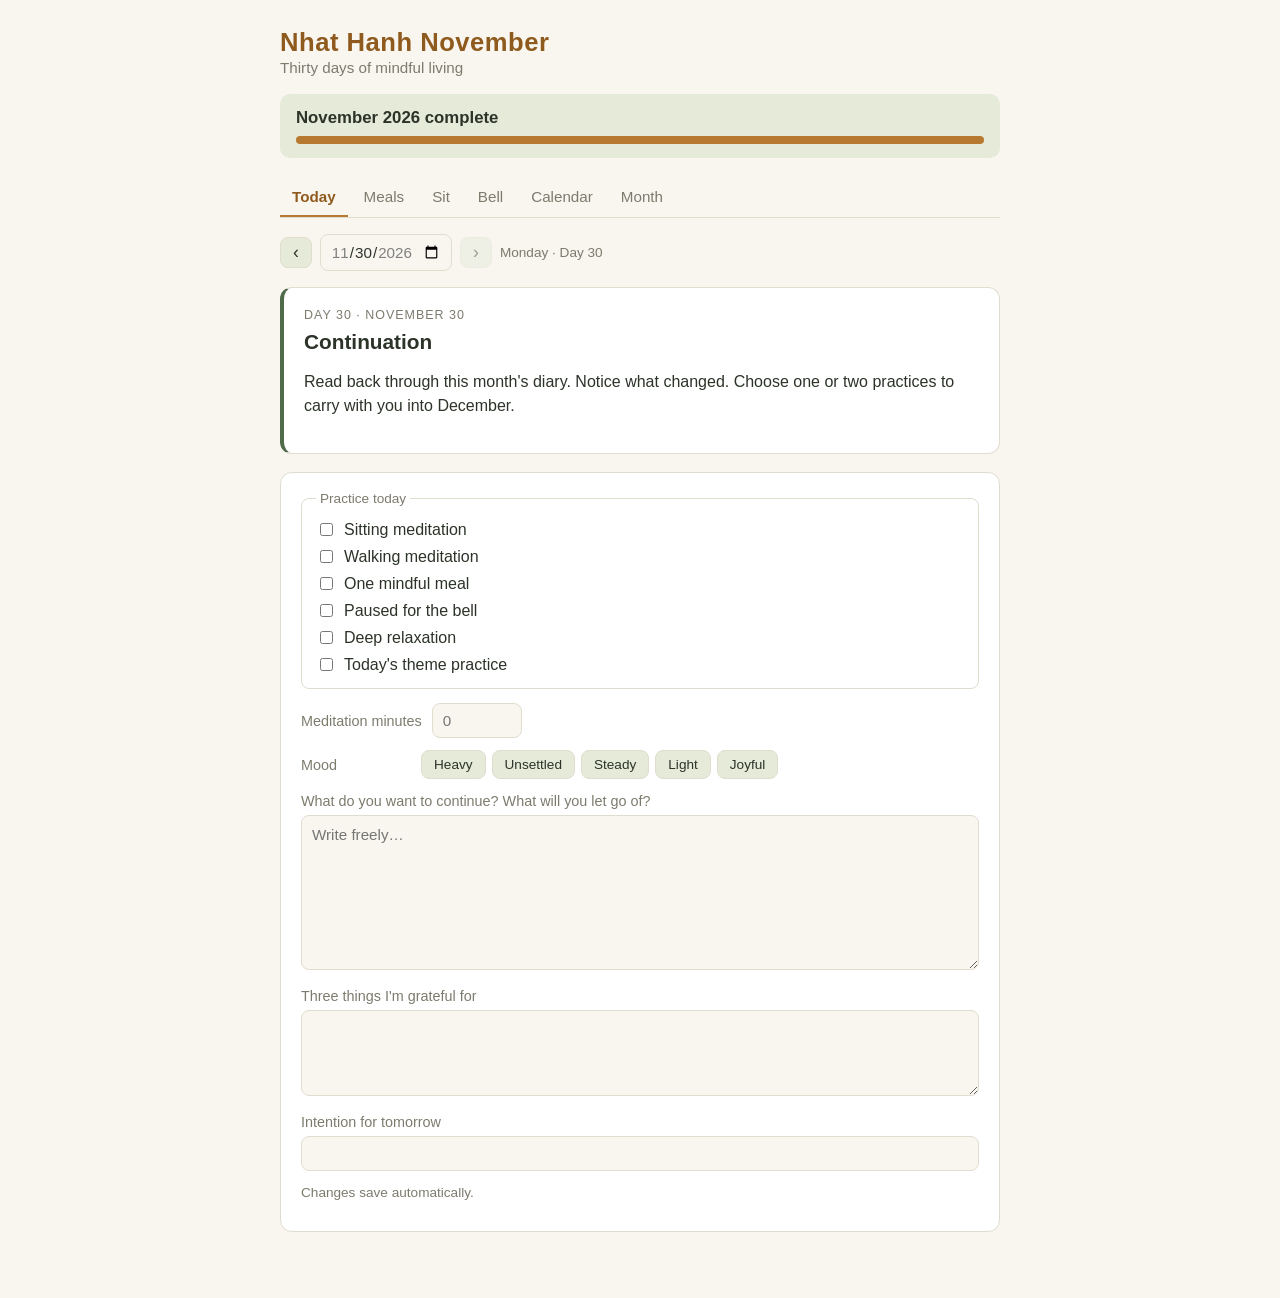
==== nhat-hanh-november/index.html @ d5f9d1c9 "Add Nhat Hanh November practice app A 30-day mindfulness companion: daily themes with diary prompts," ====
<!DOCTYPE html>
<html lang="en">
<head>
<meta charset="UTF-8">
<meta name="viewport" content="width=device-width, initial-scale=1.0">
<title>Nhat Hanh November</title>
<link rel="stylesheet" href="style.css">
</head>
<body>
<header class="app-header">
  <div class="header-top">
    <h1>Nhat Hanh November</h1>
    <p class="subtitle">Thirty days of mindful living</p>
  </div>
  <div class="day-counter">
    <span id="dayLabel">Day — of 30</span>
    <div class="progress-track"><div class="progress-fill" id="progressFill"></div></div>
  </div>
</header>

<nav class="tabs" id="tabs">
  <button class="tab-btn active" data-view="today">Today</button>
  <button class="tab-btn" data-view="meals">Meals</button>
  <button class="tab-btn" data-view="sit">Sit</button>
  <button class="tab-btn" data-view="bell">Bell</button>
  <button class="tab-btn" data-view="calendar">Calendar</button>
  <button class="tab-btn" data-view="month">Month</button>
</nav>

<main>
  <div class="date-bar">
    <button id="prevDayBtn" aria-label="Previous day">‹</button>
    <input type="date" id="selDate">
    <button id="nextDayBtn" aria-label="Next day">›</button>
    <span id="selDayNote" class="muted"></span>
  </div>

  <!-- Today: theme, practice checklist, diary -->
  <section id="view-today" class="view active">
    <div class="card theme-card">
      <p class="eyebrow" id="themeEyebrow">Day 1</p>
      <h2 id="themeTitle"></h2>
      <p id="themePractice"></p>
      <p id="themeSource" class="muted"></p>
    </div>

    <div class="card">
      <fieldset class="checklist" id="practiceChecklist">
        <legend>Practice today</legend>
      </fieldset>

      <div class="field-row">
        <label for="sitMinutes">Meditation minutes</label>
        <input type="number" id="sitMinutes" min="0" step="5" placeholder="0">
      </div>

      <div class="field-row">
        <span class="field-label">Mood</span>
        <div class="mood-row" id="moodRow"></div>
      </div>

      <label class="block-label" for="diary" id="diaryPrompt">Diary</label>
      <textarea id="diary" rows="6" placeholder="Write freely…"></textarea>

      <label class="block-label" for="gratitude">Three things I'm grateful for</label>
      <textarea id="gratitude" rows="3"></textarea>

      <label class="block-label" for="intention">Intention for tomorrow</label>
      <input type="text" id="intention" class="wide">

      <p id="saveStatus" class="muted">Changes save automatically.</p>
    </div>
  </section>

  <!-- Meals -->
  <section id="view-meals" class="view">
    <div class="card">
      <h2>Add a meal</h2>
      <div class="field-row">
        <label for="mealType">Meal</label>
        <select id="mealType"></select>
      </div>
      <label class="block-label" for="mealWhat">What I ate</label>
      <input type="text" id="mealWhat" class="wide" placeholder="Miso soup, rice, steamed greens">
      <div class="checklist-inline">
        <label><input type="checkbox" id="mealPlant"> Plant-based</label>
        <label><input type="checkbox" id="mealPause"> Paused before eating</label>
        <label><input type="checkbox" id="mealNoScreens"> No screens or reading</label>
        <label><input type="checkbox" id="mealSlow"> Chewed slowly, put the fork down</label>
      </div>
      <div class="field-row">
        <label for="mealHunger">Hunger before</label>
        <input type="range" id="mealHunger" min="1" max="5" value="3">
        <label for="mealFull">Fullness after</label>
        <input type="range" id="mealFull" min="1" max="5" value="3">
      </div>
      <label class="block-label" for="mealNote">Notes</label>
      <input type="text" id="mealNote" class="wide" placeholder="Who made it, where it came from, how it felt">
      <div class="actions">
        <button id="addMealBtn" class="primary">Add meal</button>
        <span id="mealStatus" class="muted"></span>
      </div>
    </div>

    <div class="card">
      <h2>Meals on this day</h2>
      <ul class="meal-list" id="mealList"></ul>
      <p id="mealEmpty" class="muted">No meals logged for this day.</p>
    </div>
  </section>

  <!-- Meditation timer -->
  <section id="view-sit" class="view">
    <div class="card center">
      <div class="breath-wrap">
        <div class="breath-circle" id="breathCircle"></div>
        <div class="breath-text" id="breathText">Ready</div>
      </div>
      <div class="timer" id="timerDisplay">20:00</div>

      <div class="field-row centered">
        <label for="sitLength">Minutes</label>
        <input type="number" id="sitLength" min="1" max="180" value="20">
        <label for="sitInterval">Interval bell</label>
        <select id="sitInterval">
          <option value="0">None</option>
          <option value="5">Every 5 min</option>
          <option value="10">Every 10 min</option>
          <option value="15">Every 15 min</option>
        </select>
      </div>
      <div class="field-row centered">
        <label for="breathPace">Breath guide</label>
        <select id="breathPace">
          <option value="0">Off</option>
          <option value="4">4s in / 4s out</option>
          <option value="5" selected>5s in / 5s out</option>
          <option value="6">6s in / 6s out</option>
        </select>
        <label><input type="checkbox" id="sitWalking"> Walking session</label>
      </div>

      <div class="actions centered">
        <button id="sitStartBtn" class="primary">Begin</button>
        <button id="sitStopBtn" disabled>End early</button>
      </div>
      <p id="sitStatus" class="muted"></p>
    </div>

    <div class="card">
      <h2>Sessions on this day</h2>
      <ul class="session-list" id="sessionList"></ul>
      <p id="sessionEmpty" class="muted">No sessions yet.</p>
    </div>
  </section>

  <!-- Mindfulness bell -->
  <section id="view-bell" class="view">
    <div class="card center">
      <button id="bellNowBtn" class="bell-btn" aria-label="Sound the bell now">
        <span class="bell-icon" aria-hidden="true"></span>
      </button>
      <p class="invitation" id="bellInvitation">Tap to sound the bell.</p>
    </div>

    <div class="card">
      <h2>Bell through the day</h2>
      <p class="muted">The bell sounds at random-ish moments around your chosen interval while this page is open. Keep the tab open (it can be in the background) and your sound on.</p>
      <div class="field-row">
        <label for="bellEvery">Every about</label>
        <select id="bellEvery">
          <option value="15">15 minutes</option>
          <option value="30">30 minutes</option>
          <option value="45">45 minutes</option>
          <option value="60">60 minutes</option>
        </select>
      </div>
      <div class="field-row">
        <label for="bellFrom">Between</label>
        <input type="time" id="bellFrom" value="08:00">
        <span class="muted">and</span>
        <input type="time" id="bellTo" value="20:00">
      </div>
      <div class="field-row">
        <label for="bellVolume">Volume</label>
        <input type="range" id="bellVolume" min="0" max="1" step="0.05" value="0.6">
      </div>
      <div class="actions">
        <button id="bellToggleBtn" class="primary">Start bell</button>
        <span id="bellStatus" class="muted"></span>
      </div>
    </div>
  </section>

  <!-- Calendar -->
  <section id="view-calendar" class="view">
    <div class="card">
      <h2 id="calTitle">November</h2>
      <div class="cal-grid cal-head">
        <span>Sun</span><span>Mon</span><span>Tue</span><span>Wed</span><span>Thu</span><span>Fri</span><span>Sat</span>
      </div>
      <div class="cal-grid" id="calGrid"></div>
      <p class="muted legend">
        <span class="dot dot-diary"></span> diary
        <span class="dot dot-meal"></span> meals
        <span class="dot dot-sit"></span> meditation
        &nbsp;🌑 new moon &nbsp;🌕 full moon (approximate)
      </p>
    </div>
    <div class="card" id="calDetail"></div>
  </section>

  <!-- Month summary, export, settings -->
  <section id="view-month" class="view">
    <div class="card">
      <h2>The month so far</h2>
      <div class="stat-grid" id="statGrid"></div>
      <h3>Practices</h3>
      <div id="practiceStats" class="practice-stats"></div>
    </div>

    <div class="card">
      <div class="actions spread">
        <h2 class="no-margin">Diary</h2>
        <button id="exportDiaryBtn">Download diary (.md)</button>
      </div>
      <pre id="diaryPreview" class="journal-preview"></pre>
    </div>

    <div class="card">
      <h2>Settings</h2>
      <div class="field-row">
        <label for="yearInput">November of</label>
        <input type="number" id="yearInput" min="2000" max="2100" step="1">
        <button id="saveYearBtn">Save</button>
      </div>
      <h3>Backup</h3>
      <p class="muted">Everything is stored only in this browser. Export a backup now and then.</p>
      <div class="actions">
        <button id="exportDataBtn">Export data (.json)</button>
        <label class="file-btn">
          Import data (.json)
          <input type="file" id="importDataInput" accept="application/json" hidden>
        </label>
      </div>
      <p id="backupStatus" class="muted"></p>
      <h3>Danger zone</h3>
      <button id="clearDataBtn" class="danger">Clear all data</button>
    </div>

    <p class="muted disclaimer">
      An independent, personal practice tool inspired by the everyday teachings of
      Thich Nhat Hanh. Not affiliated with or endorsed by Plum Village or any
      associated organization. Practice text is original to this app; linked
      sutta translations are by Bhikkhu Sujato (public domain, via SuttaCentral).
    </p>
  </section>
</main>

<script src="data.js"></script>
<script src="app.js"></script>
</body>
</html>
---- nhat-hanh-november/style.css ----
:root {
  --leaf: #e6ead9;
  --leaf-dark: #cfd8bb;
  --ochre: #b7792f;
  --ochre-dark: #8f5a1d;
  --pine: #4f6b4a;
  --lotus: #c47a86;
  --ink: #2c3329;
  --paper: #f8f6ef;
  --card: #ffffff;
  --border: #e0ddcf;
  --muted: #7d7b6d;
  --danger: #b23b3b;
}

@media (prefers-color-scheme: dark) {
  :root {
    --leaf: #343a2d;
    --leaf-dark: #2a2f24;
    --ochre: #d69a4f;
    --ochre-dark: #e0ac68;
    --pine: #93b08b;
    --lotus: #d996a1;
    --ink: #e9e7dc;
    --paper: #1b1d18;
    --card: #24271f;
    --border: #3b3f33;
    --muted: #a9a795;
  }
}

* { box-sizing: border-box; }

body {
  margin: 0;
  background: var(--paper);
  color: var(--ink);
  font-family: -apple-system, BlinkMacSystemFont, "Segoe UI", Roboto, sans-serif;
  padding: 0 16px 48px;
}

a { color: var(--pine); }

.app-header {
  max-width: 720px;
  margin: 0 auto;
  padding-top: 28px;
}

.header-top h1 {
  margin: 0;
  font-size: 1.6rem;
  color: var(--ochre-dark);
  letter-spacing: 0.02em;
}

.subtitle {
  margin: 2px 0 18px;
  color: var(--muted);
  font-size: 0.95rem;
}

.day-counter {
  background: var(--leaf);
  border-radius: 10px;
  padding: 14px 16px;
}

#dayLabel { font-weight: 600; font-size: 1.05rem; }

.progress-track {
  margin-top: 8px;
  height: 8px;
  border-radius: 6px;
  background: var(--leaf-dark);
  overflow: hidden;
}

.progress-fill {
  height: 100%;
  width: 0%;
  background: var(--ochre);
  transition: width 0.3s ease;
}

.tabs {
  max-width: 720px;
  margin: 20px auto 0;
  display: flex;
  gap: 4px;
  border-bottom: 1px solid var(--border);
  overflow-x: auto;
}

.tab-btn {
  background: none;
  border: none;
  border-radius: 0;
  padding: 10px 12px;
  font-size: 0.95rem;
  color: var(--muted);
  cursor: pointer;
  border-bottom: 2px solid transparent;
  white-space: nowrap;
}

.tab-btn.active {
  color: var(--ochre-dark);
  border-bottom-color: var(--ochre);
  font-weight: 600;
}

main { max-width: 720px; margin: 0 auto; }

.date-bar {
  display: flex;
  align-items: center;
  gap: 8px;
  flex-wrap: wrap;
  padding-top: 16px;
}

.date-bar button { padding: 6px 12px; font-size: 1.1rem; line-height: 1; }

.view { display: none; padding-top: 16px; }
.view.active { display: block; }

.card {
  background: var(--card);
  border: 1px solid var(--border);
  border-radius: 12px;
  padding: 18px 20px;
  margin-bottom: 18px;
}

.card h2 { margin-top: 0; font-size: 1.15rem; }
.card h3 { font-size: 1rem; color: var(--muted); }
.card.center { text-align: center; }

.theme-card { border-left: 4px solid var(--pine); }
.theme-card h2 { font-size: 1.3rem; margin-bottom: 8px; }
.theme-card p { line-height: 1.55; }

.eyebrow {
  margin: 0 0 4px;
  font-size: 0.78rem;
  letter-spacing: 0.08em;
  text-transform: uppercase;
  color: var(--muted);
}

.field-row {
  display: flex;
  align-items: center;
  gap: 10px;
  flex-wrap: wrap;
  margin-bottom: 12px;
}

.field-row.centered, .actions.centered { justify-content: center; }

.field-row label, .field-label {
  min-width: 110px;
  font-size: 0.9rem;
  color: var(--muted);
}

.field-row.centered label { min-width: 0; }

.block-label {
  display: block;
  margin: 14px 0 6px;
  font-size: 0.9rem;
  color: var(--muted);
}

input[type="date"], input[type="number"], input[type="time"], input[type="text"], select, textarea {
  background: var(--paper);
  border: 1px solid var(--border);
  color: var(--ink);
  border-radius: 8px;
  padding: 8px 10px;
  font-size: 0.95rem;
  font-family: inherit;
}

input[type="number"] { width: 90px; }
input.wide, textarea { width: 100%; }
textarea { resize: vertical; line-height: 1.5; }
input[type="range"] { accent-color: var(--ochre); }

fieldset.checklist {
  border: 1px solid var(--border);
  border-radius: 8px;
  padding: 10px 14px;
  margin: 0 0 14px;
}

fieldset.checklist legend { color: var(--muted); font-size: 0.85rem; padding: 0 4px; }

.checklist-item { display: flex; align-items: center; gap: 8px; padding: 4px 0; }

.checklist-inline {
  display: flex;
  flex-wrap: wrap;
  gap: 8px 18px;
  margin: 12px 0;
  font-size: 0.9rem;
}

input[type="checkbox"] { accent-color: var(--pine); }

.mood-row { display: flex; flex-wrap: wrap; gap: 6px; }

.mood-btn { padding: 6px 12px; font-size: 0.85rem; }
.mood-btn.active { background: var(--pine); border-color: var(--pine); color: #fff; }

.actions {
  display: flex;
  align-items: center;
  flex-wrap: wrap;
  gap: 12px;
  margin-top: 10px;
}

.actions.spread { justify-content: space-between; }
.no-margin { margin: 0; }

button {
  border: 1px solid var(--border);
  background: var(--leaf);
  color: var(--ink);
  padding: 9px 16px;
  border-radius: 8px;
  font-size: 0.9rem;
  cursor: pointer;
  font-family: inherit;
}

button:disabled { opacity: 0.45; cursor: default; }

button.primary { background: var(--ochre); border-color: var(--ochre-dark); color: #fff; }
button.danger { background: transparent; border-color: var(--danger); color: var(--danger); }

.link-btn {
  background: none;
  border: none;
  padding: 4px 0;
  color: var(--muted);
  font-size: 0.8rem;
  text-decoration: underline;
}

.file-btn {
  border: 1px solid var(--border);
  background: var(--leaf);
  padding: 9px 16px;
  border-radius: 8px;
  font-size: 0.9rem;
  cursor: pointer;
}

.muted { color: var(--muted); font-size: 0.85rem; }

/* Meals & sessions */
.meal-list, .session-list { list-style: none; margin: 0; padding: 0; }

.meal-list li, .session-list li {
  border-bottom: 1px solid var(--border);
  padding: 10px 0;
  display: flex;
  flex-direction: column;
  gap: 4px;
}

.meal-head { display: flex; gap: 10px; align-items: baseline; flex-wrap: wrap; }
.tags { display: flex; flex-wrap: wrap; gap: 4px; }

.tag {
  background: var(--leaf);
  border-radius: 999px;
  padding: 2px 8px;
  font-size: 0.75rem;
}

.link-btn { align-self: flex-start; }

/* Meditation timer */
.breath-wrap {
  position: relative;
  width: 200px;
  height: 200px;
  margin: 8px auto 12px;
  display: flex;
  align-items: center;
  justify-content: center;
}

.breath-circle {
  position: absolute;
  inset: 0;
  border-radius: 50%;
  background: var(--leaf);
  border: 2px solid var(--pine);
  transform: scale(0.55);
  transition: transform 5s ease-in-out;
}

.breath-circle.expanded { transform: scale(1); }

.breath-text { position: relative; color: var(--pine); font-weight: 600; }

.timer {
  font-size: 2.6rem;
  font-variant-numeric: tabular-nums;
  margin-bottom: 14px;
  color: var(--ochre-dark);
}

/* Bell */
.bell-btn {
  width: 140px;
  height: 140px;
  border-radius: 50%;
  background: radial-gradient(circle at 40% 35%, #e7c27d, var(--ochre) 60%, var(--ochre-dark));
  border: none;
  box-shadow: 0 6px 18px rgba(0, 0, 0, 0.15);
  margin: 10px auto;
  display: flex;
  align-items: center;
  justify-content: center;
}

.bell-btn:active { transform: scale(0.97); }

.bell-icon {
  width: 46px;
  height: 46px;
  border-radius: 50%;
  border: 3px solid rgba(255, 255, 255, 0.75);
}

.invitation { font-size: 1.05rem; min-height: 1.5em; }

/* Calendar */
.cal-grid {
  display: grid;
  grid-template-columns: repeat(7, 1fr);
  gap: 4px;
}

.cal-head span {
  text-align: center;
  font-size: 0.75rem;
  color: var(--muted);
  padding-bottom: 4px;
}

.cal-cell {
  min-height: 64px;
  padding: 6px;
  background: var(--paper);
  border: 1px solid var(--border);
  border-radius: 8px;
  display: flex;
  flex-direction: column;
  align-items: flex-start;
  gap: 2px;
  text-align: left;
  font-size: 0.85rem;
}

.cal-cell.today { border-color: var(--ochre); }
.cal-cell.selected { background: var(--leaf); border-color: var(--pine); border-width: 2px; }

.cal-num { font-weight: 600; white-space: nowrap; }
.cal-tag { font-size: 0.62rem; color: var(--ochre-dark); }
.cal-dots { display: flex; gap: 3px; margin-top: auto; }

.dot {
  display: inline-block;
  width: 7px;
  height: 7px;
  border-radius: 50%;
  vertical-align: middle;
}

.dot-diary { background: var(--lotus); }
.dot-meal { background: var(--ochre); }
.dot-sit { background: var(--pine); }

.legend { margin-top: 12px; line-height: 1.8; }
.legend .dot { margin-left: 8px; }

.diary-snip { white-space: pre-wrap; line-height: 1.5; }

/* Month */
.stat-grid {
  display: grid;
  grid-template-columns: repeat(auto-fit, minmax(120px, 1fr));
  gap: 12px;
  margin-bottom: 16px;
}

.stat-box { background: var(--leaf); border-radius: 8px; padding: 12px; text-align: center; }
.stat-box .num { font-size: 1.4rem; font-weight: 700; color: var(--ochre-dark); }
.stat-box .label { font-size: 0.78rem; color: var(--muted); }

.practice-stats { display: flex; flex-direction: column; gap: 8px; }
.practice-row { display: flex; align-items: center; gap: 10px; }
.practice-row .name { width: 170px; font-size: 0.88rem; }

.practice-bar-track {
  flex: 1;
  height: 8px;
  background: var(--leaf-dark);
  border-radius: 6px;
  overflow: hidden;
}

.practice-bar-fill { height: 100%; background: var(--pine); }
.practice-row .pct { width: 48px; text-align: right; font-size: 0.85rem; color: var(--muted); }

.journal-preview {
  white-space: pre-wrap;
  font-family: ui-monospace, "SF Mono", monospace;
  font-size: 0.8rem;
  max-height: 300px;
  overflow-y: auto;
  background: var(--paper);
  border: 1px solid var(--border);
  border-radius: 8px;
  padding: 12px;
}

.disclaimer { text-align: center; line-height: 1.5; padding: 0 12px; }

@media (max-width: 480px) {
  .field-row label, .field-label { min-width: 100%; }
  .practice-row .name { width: 110px; }
  .cal-cell { min-height: 52px; padding: 4px; font-size: 0.78rem; }
  .cal-tag { display: none; }
}
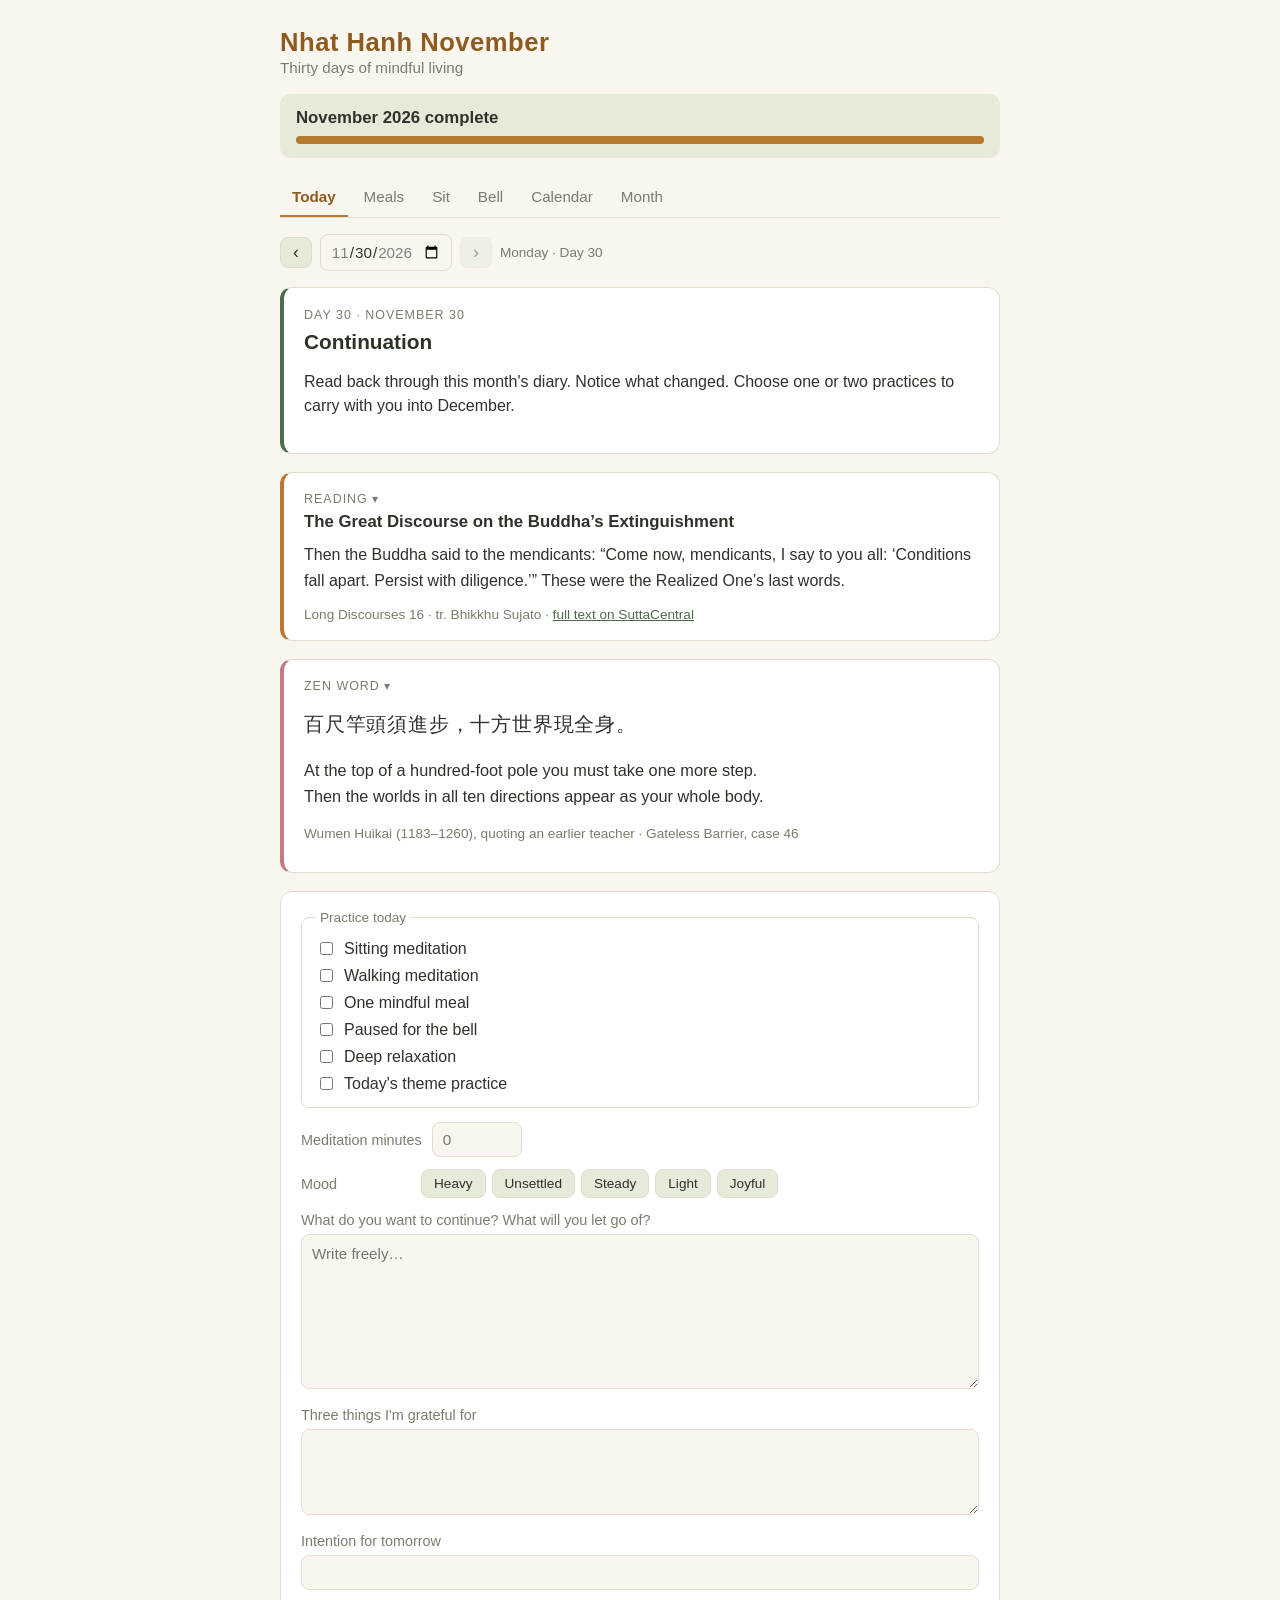
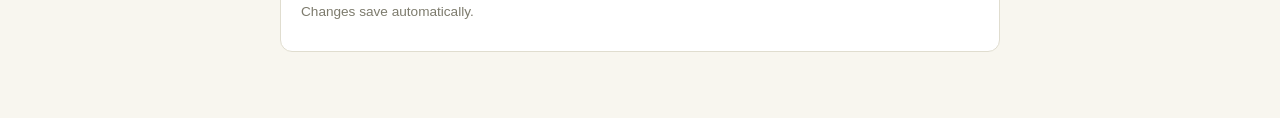
==== commit 011e140c: "Add offline daily readings and Zen sayings to Nhat Hanh November Each day now shows a short early-Bu" ====
--- a/nhat-hanh-november/index.html
+++ b/nhat-hanh-november/index.html
@@ -41,8 +41,27 @@
       <p class="eyebrow" id="themeEyebrow">Day 1</p>
       <h2 id="themeTitle"></h2>
       <p id="themePractice"></p>
-      <p id="themeSource" class="muted"></p>
-    </div>
+    </div>
+
+    <details class="card reading-card" id="readingCard" open>
+      <summary>
+        <span class="eyebrow">Reading</span>
+        <span class="reading-title" id="readingTitle"></span>
+      </summary>
+      <div id="readingBody" class="reading-body"></div>
+      <p class="muted reading-credit">
+        <span id="readingCite"></span> · tr. Bhikkhu Sujato ·
+        <a id="readingLink" target="_blank" rel="noopener">full text on SuttaCentral</a>
+      </p>
+    </details>
+
+    <details class="card zen-card" id="zenCard" open>
+      <summary><span class="eyebrow">Zen word</span></summary>
+      <p class="zen-original" id="zenOriginal"></p>
+      <p class="zen-reading muted" id="zenReading"></p>
+      <p class="zen-english" id="zenEnglish"></p>
+      <p class="muted" id="zenCite"></p>
+    </details>
 
     <div class="card">
       <fieldset class="checklist" id="practiceChecklist">
@@ -251,13 +270,17 @@
     <p class="muted disclaimer">
       An independent, personal practice tool inspired by the everyday teachings of
       Thich Nhat Hanh. Not affiliated with or endorsed by Plum Village or any
-      associated organization. Practice text is original to this app; linked
-      sutta translations are by Bhikkhu Sujato (public domain, via SuttaCentral).
+      associated organization. Practice text is original to this app. Daily
+      readings are Bhikkhu Sujato's translations from SuttaCentral (public
+      domain, CC0). Zen sayings are public-domain classics in English
+      renderings written for this app.
     </p>
   </section>
 </main>
 
 <script src="data.js"></script>
+<script src="readings.js"></script>
+<script src="zen.js"></script>
 <script src="app.js"></script>
 </body>
 </html>
--- a/nhat-hanh-november/style.css
+++ b/nhat-hanh-november/style.css
@@ -141,6 +141,30 @@
 .theme-card h2 { font-size: 1.3rem; margin-bottom: 8px; }
 .theme-card p { line-height: 1.55; }
 
+/* Reading & Zen cards */
+details.card > summary {
+  cursor: pointer;
+  list-style: none;
+  display: flex;
+  flex-direction: column;
+  gap: 2px;
+}
+
+details.card > summary::-webkit-details-marker { display: none; }
+details.card > summary .eyebrow::after { content: " ▸"; }
+details.card[open] > summary .eyebrow::after { content: " ▾"; }
+
+.reading-card { border-left: 4px solid var(--ochre); }
+.reading-title { font-weight: 600; font-size: 1.05rem; }
+.reading-body p { line-height: 1.6; margin: 10px 0; }
+.reading-body p.verse { white-space: pre-line; font-style: italic; padding-left: 14px; }
+.reading-credit { margin-bottom: 0; }
+
+.zen-card { border-left: 4px solid var(--lotus); }
+.zen-original { font-size: 1.25rem; line-height: 1.7; margin: 10px 0 4px; letter-spacing: 0.04em; }
+.zen-reading { font-style: italic; margin: 0 0 8px; }
+.zen-english { white-space: pre-line; line-height: 1.6; font-size: 1.02rem; }
+
 .eyebrow {
   margin: 0 0 4px;
   font-size: 0.78rem;
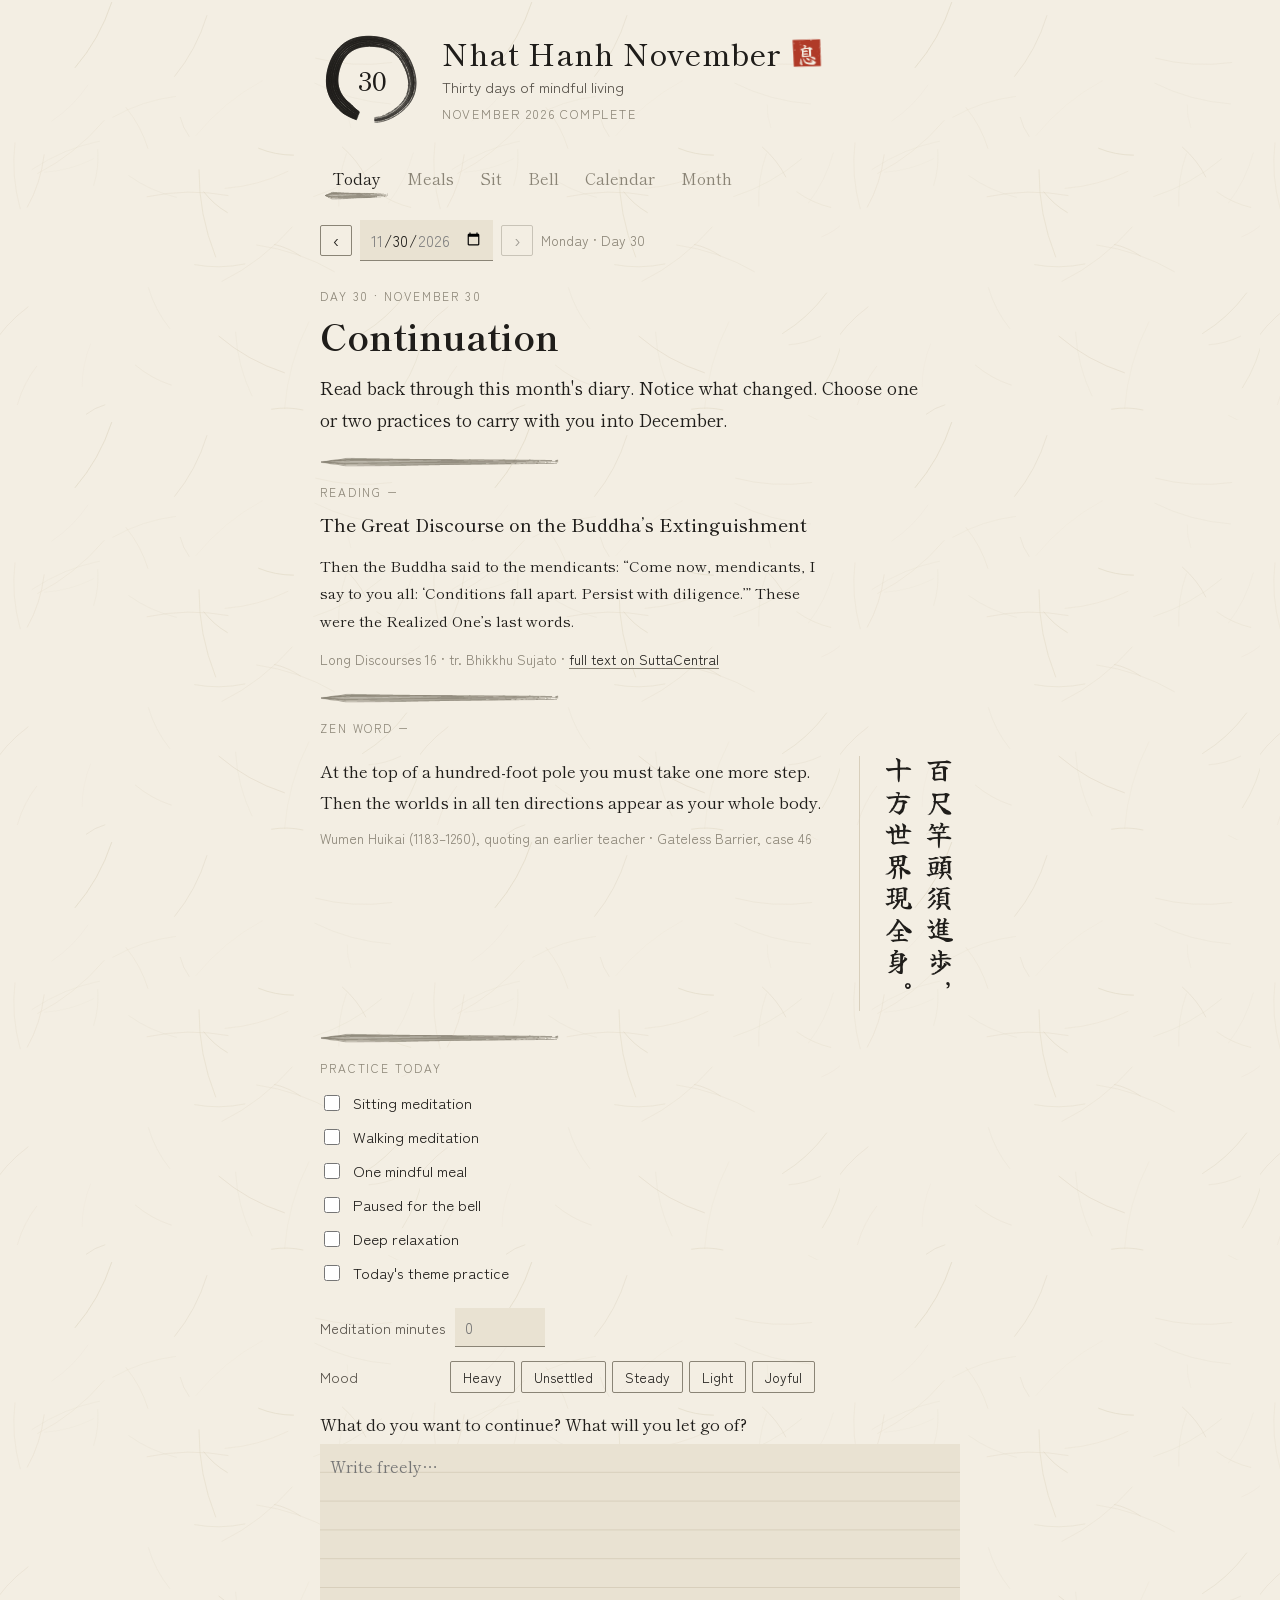
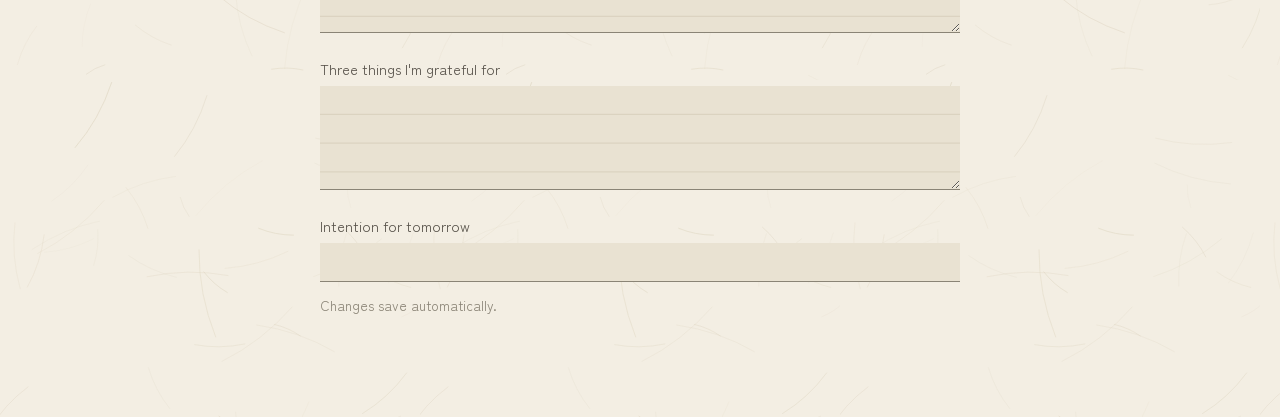
==== commit c8190a5d: "Give Nhat Hanh November an ink-and-paper look Washi paper with faint fibers, sumi ink and a single v" ====
--- a/nhat-hanh-november/index.html
+++ b/nhat-hanh-november/index.html
@@ -4,17 +4,24 @@
 <meta charset="UTF-8">
 <meta name="viewport" content="width=device-width, initial-scale=1.0">
 <title>Nhat Hanh November</title>
+<link rel="preconnect" href="https://fonts.googleapis.com">
+<link rel="preconnect" href="https://fonts.gstatic.com" crossorigin>
+<link rel="stylesheet" href="https://fonts.googleapis.com/css2?family=Shippori+Mincho:wght@500;700&family=Yuji+Syuku&family=Zen+Kaku+Gothic+New:wght@400;500&display=swap">
 <link rel="stylesheet" href="style.css">
 </head>
 <body>
 <header class="app-header">
-  <div class="header-top">
-    <h1>Nhat Hanh November</h1>
+  <div class="month-mark">
+    <canvas id="monthEnso" data-enso data-size="104" data-seed="1126" data-progress="0" aria-hidden="true"></canvas>
+    <span class="month-day" id="monthDay" aria-hidden="true"></span>
+  </div>
+  <div class="header-text">
+    <div class="title-row">
+      <h1>Nhat Hanh November</h1>
+      <canvas class="seal" data-seal="息" data-size="30" role="img" aria-label="Seal: breath"></canvas>
+    </div>
     <p class="subtitle">Thirty days of mindful living</p>
-  </div>
-  <div class="day-counter">
-    <span id="dayLabel">Day — of 30</span>
-    <div class="progress-track"><div class="progress-fill" id="progressFill"></div></div>
+    <p class="day-label" id="dayLabel">Day — of 30</p>
   </div>
 </header>
 
@@ -57,10 +64,14 @@
 
     <details class="card zen-card" id="zenCard" open>
       <summary><span class="eyebrow">Zen word</span></summary>
-      <p class="zen-original" id="zenOriginal"></p>
-      <p class="zen-reading muted" id="zenReading"></p>
-      <p class="zen-english" id="zenEnglish"></p>
-      <p class="muted" id="zenCite"></p>
+      <div class="zen-body">
+        <p class="zen-original" id="zenOriginal"></p>
+        <div class="zen-text">
+          <p class="zen-reading muted" id="zenReading"></p>
+          <p class="zen-english" id="zenEnglish"></p>
+          <p class="muted zen-cite" id="zenCite"></p>
+        </div>
+      </div>
     </details>
 
     <div class="card">
@@ -132,7 +143,7 @@
   <section id="view-sit" class="view">
     <div class="card center">
       <div class="breath-wrap">
-        <div class="breath-circle" id="breathCircle"></div>
+        <canvas class="breath-circle" id="breathCircle" data-enso data-size="210" data-seed="5" data-weight="0.09" aria-hidden="true"></canvas>
         <div class="breath-text" id="breathText">Ready</div>
       </div>
       <div class="timer" id="timerDisplay">20:00</div>
@@ -177,7 +188,9 @@
   <section id="view-bell" class="view">
     <div class="card center">
       <button id="bellNowBtn" class="bell-btn" aria-label="Sound the bell now">
-        <span class="bell-icon" aria-hidden="true"></span>
+        <canvas data-enso data-size="170" data-seed="23" aria-hidden="true"></canvas>
+        <span class="bell-ring" id="bellRing" aria-hidden="true"></span>
+        <span class="bell-label">Bell</span>
       </button>
       <p class="invitation" id="bellInvitation">Tap to sound the bell.</p>
     </div>
@@ -223,7 +236,8 @@
         <span class="dot dot-diary"></span> diary
         <span class="dot dot-meal"></span> meals
         <span class="dot dot-sit"></span> meditation
-        &nbsp;🌑 new moon &nbsp;🌕 full moon (approximate)
+        <span class="moon moon-new"></span> new moon
+        <span class="moon moon-full"></span> full moon (approximate)
       </p>
     </div>
     <div class="card" id="calDetail"></div>
@@ -254,7 +268,7 @@
         <button id="saveYearBtn">Save</button>
       </div>
       <h3>Backup</h3>
-      <p class="muted">Everything is stored only in this browser. Export a backup now and then.</p>
+      <p class="muted" id="syncStatus">Saved in this browser only. Export a backup now and then.</p>
       <div class="actions">
         <button id="exportDataBtn">Export data (.json)</button>
         <label class="file-btn">
@@ -278,6 +292,7 @@
   </section>
 </main>
 
+<script src="ink.js"></script>
 <script src="data.js"></script>
 <script src="readings.js"></script>
 <script src="zen.js"></script>
--- a/nhat-hanh-november/style.css
+++ b/nhat-hanh-november/style.css
@@ -1,147 +1,214 @@
+/* Layout: one narrow column on handmade paper; ink only where it means
+   something, a single vermilion seal, and generous empty space. */
 :root {
-  --leaf: #e6ead9;
-  --leaf-dark: #cfd8bb;
-  --ochre: #b7792f;
-  --ochre-dark: #8f5a1d;
-  --pine: #4f6b4a;
-  --lotus: #c47a86;
-  --ink: #2c3329;
-  --paper: #f8f6ef;
-  --card: #ffffff;
-  --border: #e0ddcf;
-  --muted: #7d7b6d;
-  --danger: #b23b3b;
+  --paper: #f3eee3;        /* washi */
+  --paper-deep: #e9e2d2;   /* wells: inputs, today's marks */
+  --ink: #1f1d1a;          /* sumi */
+  --ink-soft: #57524a;     /* grey wash */
+  --ink-faint: #8a8476;    /* captions */
+  --rule: #d8cfbc;
+  --fiber: #cfc3a8;
+  --seal: #b03a28;         /* vermilion, used sparingly */
+  --moss: #5f6d50;         /* done / meditation */
+  --lotus: #a9606a;        /* diary */
+  --font-display: "Shippori Mincho", "Hiragino Mincho ProN", "Yu Mincho", Georgia, serif;
+  --font-body: "Zen Kaku Gothic New", "Hiragino Sans", "Segoe UI", system-ui, sans-serif;
+  --font-brush: "Yuji Syuku", "Shippori Mincho", "Hiragino Mincho ProN", serif;
 }
 
 @media (prefers-color-scheme: dark) {
-  :root {
-    --leaf: #343a2d;
-    --leaf-dark: #2a2f24;
-    --ochre: #d69a4f;
-    --ochre-dark: #e0ac68;
-    --pine: #93b08b;
-    --lotus: #d996a1;
-    --ink: #e9e7dc;
-    --paper: #1b1d18;
-    --card: #24271f;
-    --border: #3b3f33;
-    --muted: #a9a795;
+  :root:not([data-theme="light"]) {
+    --paper: #171612;      /* ink stone */
+    --paper-deep: #22201b;
+    --ink: #ece5d5;
+    --ink-soft: #bdb4a2;
+    --ink-faint: #8d8576;
+    --rule: #37332b;
+    --fiber: #2a2721;
+    --seal: #d2593f;
+    --moss: #9fb08b;
+    --lotus: #d0909a;
+    color-scheme: dark;
   }
+}
+
+:root[data-theme="dark"] {
+  --paper: #171612;
+  --paper-deep: #22201b;
+  --ink: #ece5d5;
+  --ink-soft: #bdb4a2;
+  --ink-faint: #8d8576;
+  --rule: #37332b;
+  --fiber: #2a2721;
+  --seal: #d2593f;
+  --moss: #9fb08b;
+  --lotus: #d0909a;
+  color-scheme: dark;
 }
 
 * { box-sizing: border-box; }
 
 body {
   margin: 0;
-  background: var(--paper);
+  background-color: var(--paper);
+  background-image: var(--paper-texture, none);
   color: var(--ink);
-  font-family: -apple-system, BlinkMacSystemFont, "Segoe UI", Roboto, sans-serif;
-  padding: 0 16px 48px;
-}
-
-a { color: var(--pine); }
-
+  font-family: var(--font-body);
+  font-size: 15px;
+  line-height: 1.6;
+  padding-block: 0 64px;
+  padding-left: max(16px, env(safe-area-inset-left, 0px));
+  padding-right: max(16px, env(safe-area-inset-right, 0px));
+}
+
+a { color: var(--ink); text-decoration-color: var(--ink-faint); text-underline-offset: 3px; }
+a:hover { text-decoration-color: var(--seal); }
+
+:focus-visible { outline: 2px solid var(--seal); outline-offset: 2px; }
+
+h1, h2, h3 { font-family: var(--font-display); font-weight: 500; text-wrap: balance; }
+
+/* ---------- Header ---------- */
 .app-header {
-  max-width: 720px;
+  max-width: 640px;
   margin: 0 auto;
   padding-top: 28px;
-}
-
-.header-top h1 {
+  display: flex;
+  align-items: center;
+  gap: 18px;
+}
+
+.month-mark {
+  position: relative;
+  flex: none;
+  width: 104px;
+  height: 104px;
+}
+
+.month-mark canvas { display: block; }
+
+.month-day {
+  position: absolute;
+  inset: 0;
+  display: flex;
+  align-items: center;
+  justify-content: center;
+  font-family: var(--font-display);
+  font-size: 1.7rem;
+  font-weight: 500;
+  font-variant-numeric: tabular-nums;
+}
+
+.header-text { min-width: 0; }
+
+.title-row { display: flex; align-items: center; gap: 10px; }
+
+.app-header h1 {
   margin: 0;
-  font-size: 1.6rem;
-  color: var(--ochre-dark);
+  font-size: clamp(1.45rem, 5vw, 1.9rem);
   letter-spacing: 0.02em;
-}
-
-.subtitle {
-  margin: 2px 0 18px;
-  color: var(--muted);
-  font-size: 0.95rem;
-}
-
-.day-counter {
-  background: var(--leaf);
-  border-radius: 10px;
-  padding: 14px 16px;
-}
-
-#dayLabel { font-weight: 600; font-size: 1.05rem; }
-
-.progress-track {
-  margin-top: 8px;
-  height: 8px;
-  border-radius: 6px;
-  background: var(--leaf-dark);
-  overflow: hidden;
-}
-
-.progress-fill {
-  height: 100%;
-  width: 0%;
-  background: var(--ochre);
-  transition: width 0.3s ease;
-}
-
+  line-height: 1.2;
+}
+
+.seal { flex: none; transform: rotate(-3deg); }
+
+.subtitle { margin: 4px 0 0; color: var(--ink-soft); }
+
+.day-label {
+  margin: 6px 0 0;
+  font-size: 0.78rem;
+  letter-spacing: 0.14em;
+  text-transform: uppercase;
+  color: var(--ink-faint);
+}
+
+/* ---------- Tabs ---------- */
 .tabs {
-  max-width: 720px;
-  margin: 20px auto 0;
-  display: flex;
-  gap: 4px;
-  border-bottom: 1px solid var(--border);
+  max-width: 640px;
+  margin: 26px auto 0;
+  display: flex;
+  gap: 2px;
   overflow-x: auto;
+  scrollbar-width: none;
 }
 
 .tab-btn {
   background: none;
   border: none;
   border-radius: 0;
-  padding: 10px 12px;
-  font-size: 0.95rem;
-  color: var(--muted);
+  padding: 8px 12px 12px;
+  font-family: var(--font-display);
+  font-size: 1rem;
+  color: var(--ink-faint);
   cursor: pointer;
-  border-bottom: 2px solid transparent;
   white-space: nowrap;
 }
 
+.tab-btn:hover { color: var(--ink); }
+
 .tab-btn.active {
-  color: var(--ochre-dark);
-  border-bottom-color: var(--ochre);
-  font-weight: 600;
-}
-
-main { max-width: 720px; margin: 0 auto; }
+  color: var(--ink);
+  background: var(--brush-rule) no-repeat center bottom 2px / 86% 9px;
+}
+
+main { max-width: 640px; margin: 0 auto; }
 
 .date-bar {
   display: flex;
   align-items: center;
   gap: 8px;
   flex-wrap: wrap;
-  padding-top: 16px;
-}
-
-.date-bar button { padding: 6px 12px; font-size: 1.1rem; line-height: 1; }
-
-.view { display: none; padding-top: 16px; }
+  padding-top: 18px;
+}
+
+.date-bar button { padding: 4px 12px; font-size: 1.1rem; line-height: 1.2; }
+
+.view { display: none; padding-top: 8px; }
 .view.active { display: block; }
 
+/* ---------- Sections ---------- */
+/* Sections sit directly on the paper, divided by a brushed rule. */
 .card {
-  background: var(--card);
-  border: 1px solid var(--border);
-  border-radius: 12px;
-  padding: 18px 20px;
-  margin-bottom: 18px;
-}
-
-.card h2 { margin-top: 0; font-size: 1.15rem; }
-.card h3 { font-size: 1rem; color: var(--muted); }
-.card.center { text-align: center; }
-
-.theme-card { border-left: 4px solid var(--pine); }
-.theme-card h2 { font-size: 1.3rem; margin-bottom: 8px; }
-.theme-card p { line-height: 1.55; }
-
-/* Reading & Zen cards */
+  padding: 26px 0 22px;
+  background: var(--brush-rule) no-repeat left top / min(240px, 64%) 10px;
+}
+
+.card h2 { margin: 0 0 12px; font-size: 1.25rem; }
+.card h3 {
+  margin: 22px 0 8px;
+  font-family: var(--font-body);
+  font-size: 0.76rem;
+  font-weight: 500;
+  letter-spacing: 0.14em;
+  text-transform: uppercase;
+  color: var(--ink-faint);
+}
+.card.center { text-align: center; background-position: center top; }
+
+.eyebrow {
+  margin: 0 0 6px;
+  font-size: 0.74rem;
+  letter-spacing: 0.16em;
+  text-transform: uppercase;
+  color: var(--ink-faint);
+}
+
+/* The day's theme is the hero of the Today view. */
+.theme-card { background: none; padding-top: 18px; }
+.theme-card h2 {
+  font-size: clamp(1.7rem, 6.4vw, 2.3rem);
+  font-weight: 700;
+  line-height: 1.25;
+  margin-bottom: 14px;
+}
+#themePractice {
+  font-family: var(--font-display);
+  font-size: 1.1rem;
+  line-height: 1.8;
+  max-width: 34em;
+  margin: 0;
+}
+
 details.card > summary {
   cursor: pointer;
   list-style: none;
@@ -149,319 +216,371 @@
   flex-direction: column;
   gap: 2px;
 }
-
 details.card > summary::-webkit-details-marker { display: none; }
-details.card > summary .eyebrow::after { content: " ▸"; }
-details.card[open] > summary .eyebrow::after { content: " ▾"; }
-
-.reading-card { border-left: 4px solid var(--ochre); }
-.reading-title { font-weight: 600; font-size: 1.05rem; }
-.reading-body p { line-height: 1.6; margin: 10px 0; }
-.reading-body p.verse { white-space: pre-line; font-style: italic; padding-left: 14px; }
-.reading-credit { margin-bottom: 0; }
-
-.zen-card { border-left: 4px solid var(--lotus); }
-.zen-original { font-size: 1.25rem; line-height: 1.7; margin: 10px 0 4px; letter-spacing: 0.04em; }
-.zen-reading { font-style: italic; margin: 0 0 8px; }
-.zen-english { white-space: pre-line; line-height: 1.6; font-size: 1.02rem; }
-
-.eyebrow {
-  margin: 0 0 4px;
-  font-size: 0.78rem;
-  letter-spacing: 0.08em;
-  text-transform: uppercase;
-  color: var(--muted);
-}
-
+details.card > summary .eyebrow::after { content: "  +"; }
+details.card[open] > summary .eyebrow::after { content: "  −"; }
+
+.reading-title { font-family: var(--font-display); font-size: 1.15rem; font-weight: 500; }
+.reading-body { max-width: 34em; }
+.reading-body p {
+  font-family: var(--font-display);
+  line-height: 1.85;
+  margin: 12px 0;
+}
+.reading-body p.verse { white-space: pre-line; padding-left: 1.2em; }
+.reading-credit { margin: 14px 0 0; }
+
+/* Zen word: short sayings hang vertically beside their English. */
+.zen-body { display: flex; flex-direction: column; gap: 6px; margin-top: 12px; }
+.zen-body:has(.vertical) { flex-direction: row-reverse; gap: 22px; align-items: flex-start; }
+.zen-text { flex: 1; min-width: 0; }
+.zen-original {
+  font-family: var(--font-brush);
+  font-size: 1.45rem;
+  line-height: 1.75;
+  letter-spacing: 0.06em;
+  margin: 0;
+}
+.zen-original.vertical {
+  writing-mode: vertical-rl;
+  font-size: 1.7rem;
+  letter-spacing: 0.18em;
+  padding-left: 18px;
+  border-left: 1px solid var(--rule);
+  white-space: pre;
+  line-height: 1.5;
+}
+.zen-reading { font-style: italic; margin: 0 0 10px; }
+.zen-english {
+  font-family: var(--font-display);
+  white-space: pre-line;
+  line-height: 1.85;
+  font-size: 1.05rem;
+  margin: 0 0 10px;
+}
+.zen-cite { margin: 0; }
+
+/* ---------- Forms ---------- */
 .field-row {
   display: flex;
   align-items: center;
   gap: 10px;
   flex-wrap: wrap;
-  margin-bottom: 12px;
-}
-
+  margin-bottom: 14px;
+}
 .field-row.centered, .actions.centered { justify-content: center; }
-
-.field-row label, .field-label {
-  min-width: 110px;
-  font-size: 0.9rem;
-  color: var(--muted);
-}
-
+.field-row label, .field-label { min-width: 120px; font-size: 0.9rem; color: var(--ink-soft); }
 .field-row.centered label { min-width: 0; }
 
 .block-label {
   display: block;
-  margin: 14px 0 6px;
+  margin: 18px 0 6px;
   font-size: 0.9rem;
-  color: var(--muted);
+  color: var(--ink-soft);
+}
+
+#diaryPrompt {
+  font-family: var(--font-display);
+  font-size: 1.05rem;
+  color: var(--ink);
 }
 
 input[type="date"], input[type="number"], input[type="time"], input[type="text"], select, textarea {
-  background: var(--paper);
-  border: 1px solid var(--border);
+  background: var(--paper-deep);
+  border: none;
+  border-bottom: 1px solid var(--ink-faint);
+  border-radius: 0;
   color: var(--ink);
-  border-radius: 8px;
   padding: 8px 10px;
   font-size: 0.95rem;
   font-family: inherit;
 }
 
+input:focus, select:focus, textarea:focus { outline: none; border-bottom-color: var(--ink); }
+input:focus-visible, select:focus-visible, textarea:focus-visible { outline: 1px solid var(--ink-faint); outline-offset: 0; }
+
 input[type="number"] { width: 90px; }
 input.wide, textarea { width: 100%; }
-textarea { resize: vertical; line-height: 1.5; }
-input[type="range"] { accent-color: var(--ochre); }
-
-fieldset.checklist {
-  border: 1px solid var(--border);
-  border-radius: 8px;
-  padding: 10px 14px;
-  margin: 0 0 14px;
-}
-
-fieldset.checklist legend { color: var(--muted); font-size: 0.85rem; padding: 0 4px; }
-
-.checklist-item { display: flex; align-items: center; gap: 8px; padding: 4px 0; }
+textarea {
+  resize: vertical;
+  line-height: 1.8;
+  font-family: var(--font-display);
+  font-size: 1rem;
+  /* faint ruled lines, like a practice notebook */
+  background-image: linear-gradient(to bottom, transparent calc(1.8em - 1px), var(--rule) calc(1.8em - 1px));
+  background-size: 100% 1.8em;
+  background-attachment: local;
+}
+input[type="range"] { accent-color: var(--ink); }
+input[type="checkbox"] { accent-color: var(--ink); width: 16px; height: 16px; }
+
+fieldset.checklist { border: none; padding: 0; margin: 0 0 18px; }
+fieldset.checklist legend {
+  padding: 0;
+  margin-bottom: 8px;
+  font-size: 0.74rem;
+  letter-spacing: 0.16em;
+  text-transform: uppercase;
+  color: var(--ink-faint);
+}
+
+.checklist-item { display: flex; align-items: center; gap: 10px; padding: 5px 0; }
 
 .checklist-inline {
   display: flex;
   flex-wrap: wrap;
-  gap: 8px 18px;
-  margin: 12px 0;
+  gap: 8px 20px;
+  margin: 14px 0;
   font-size: 0.9rem;
 }
-
-input[type="checkbox"] { accent-color: var(--pine); }
+.checklist-inline label { display: flex; align-items: center; gap: 8px; }
 
 .mood-row { display: flex; flex-wrap: wrap; gap: 6px; }
-
-.mood-btn { padding: 6px 12px; font-size: 0.85rem; }
-.mood-btn.active { background: var(--pine); border-color: var(--pine); color: #fff; }
+.mood-btn { padding: 5px 12px; font-size: 0.85rem; }
+.mood-btn.active { background: var(--ink); border-color: var(--ink); color: var(--paper); }
 
 .actions {
   display: flex;
   align-items: center;
   flex-wrap: wrap;
   gap: 12px;
-  margin-top: 10px;
-}
-
+  margin-top: 14px;
+}
 .actions.spread { justify-content: space-between; }
 .no-margin { margin: 0; }
 
-button {
-  border: 1px solid var(--border);
-  background: var(--leaf);
+button, .file-btn {
+  border: 1px solid var(--ink-faint);
+  background: transparent;
   color: var(--ink);
-  padding: 9px 16px;
-  border-radius: 8px;
+  padding: 8px 18px;
+  border-radius: 2px;
+  font-family: var(--font-body);
   font-size: 0.9rem;
   cursor: pointer;
-  font-family: inherit;
-}
-
-button:disabled { opacity: 0.45; cursor: default; }
-
-button.primary { background: var(--ochre); border-color: var(--ochre-dark); color: #fff; }
-button.danger { background: transparent; border-color: var(--danger); color: var(--danger); }
+}
+button:hover, .file-btn:hover { border-color: var(--ink); }
+button:disabled { opacity: 0.4; cursor: default; }
+button.primary { background: var(--ink); border-color: var(--ink); color: var(--paper); }
+button.danger { border-color: var(--seal); color: var(--seal); }
 
 .link-btn {
-  background: none;
   border: none;
-  padding: 4px 0;
-  color: var(--muted);
+  padding: 2px 0;
+  color: var(--ink-faint);
   font-size: 0.8rem;
   text-decoration: underline;
-}
-
-.file-btn {
-  border: 1px solid var(--border);
-  background: var(--leaf);
-  padding: 9px 16px;
-  border-radius: 8px;
-  font-size: 0.9rem;
-  cursor: pointer;
-}
-
-.muted { color: var(--muted); font-size: 0.85rem; }
-
-/* Meals & sessions */
+  align-self: flex-start;
+}
+
+.muted { color: var(--ink-faint); font-size: 0.85rem; }
+
+/* ---------- Meals & sessions ---------- */
 .meal-list, .session-list { list-style: none; margin: 0; padding: 0; }
-
 .meal-list li, .session-list li {
-  border-bottom: 1px solid var(--border);
-  padding: 10px 0;
+  border-bottom: 1px solid var(--rule);
+  padding: 12px 0;
   display: flex;
   flex-direction: column;
   gap: 4px;
 }
-
 .meal-head { display: flex; gap: 10px; align-items: baseline; flex-wrap: wrap; }
-.tags { display: flex; flex-wrap: wrap; gap: 4px; }
-
+.meal-head strong { font-family: var(--font-display); font-weight: 500; }
+.tags { display: flex; flex-wrap: wrap; gap: 6px; }
 .tag {
-  background: var(--leaf);
-  border-radius: 999px;
-  padding: 2px 8px;
+  border: 1px solid var(--rule);
+  border-radius: 2px;
+  padding: 0 7px;
   font-size: 0.75rem;
-}
-
-.link-btn { align-self: flex-start; }
-
-/* Meditation timer */
+  color: var(--ink-soft);
+}
+
+/* ---------- Sit ---------- */
 .breath-wrap {
   position: relative;
-  width: 200px;
-  height: 200px;
-  margin: 8px auto 12px;
+  width: 210px;
+  height: 210px;
+  margin: 6px auto 8px;
   display: flex;
   align-items: center;
   justify-content: center;
 }
-
 .breath-circle {
   position: absolute;
   inset: 0;
+  transform: scale(0.62) rotate(-8deg);
+  transition: transform 5s ease-in-out;
+}
+.breath-circle.expanded { transform: scale(1) rotate(0deg); }
+.breath-text {
+  position: relative;
+  font-family: var(--font-display);
+  font-size: 1.05rem;
+  color: var(--ink-soft);
+}
+.timer {
+  font-family: var(--font-display);
+  font-size: 2.8rem;
+  font-variant-numeric: tabular-nums;
+  margin-bottom: 18px;
+}
+
+/* ---------- Bell ---------- */
+.bell-btn {
+  position: relative;
+  width: 190px;
+  height: 190px;
+  margin: 4px auto 6px;
+  padding: 0;
+  border: none;
   border-radius: 50%;
-  background: var(--leaf);
-  border: 2px solid var(--pine);
-  transform: scale(0.55);
-  transition: transform 5s ease-in-out;
-}
-
-.breath-circle.expanded { transform: scale(1); }
-
-.breath-text { position: relative; color: var(--pine); font-weight: 600; }
-
-.timer {
-  font-size: 2.6rem;
-  font-variant-numeric: tabular-nums;
-  margin-bottom: 14px;
-  color: var(--ochre-dark);
-}
-
-/* Bell */
-.bell-btn {
-  width: 140px;
-  height: 140px;
+  display: flex;
+  align-items: center;
+  justify-content: center;
+}
+.bell-btn:hover { border: none; }
+.bell-btn canvas { position: absolute; transition: transform 0.2s ease; }
+.bell-btn:active canvas { transform: scale(0.97); }
+.bell-label { font-family: var(--font-display); font-size: 1.1rem; color: var(--ink-soft); }
+.bell-ring {
+  position: absolute;
+  inset: 22%;
   border-radius: 50%;
-  background: radial-gradient(circle at 40% 35%, #e7c27d, var(--ochre) 60%, var(--ochre-dark));
-  border: none;
-  box-shadow: 0 6px 18px rgba(0, 0, 0, 0.15);
-  margin: 10px auto;
-  display: flex;
-  align-items: center;
-  justify-content: center;
-}
-
-.bell-btn:active { transform: scale(0.97); }
-
-.bell-icon {
-  width: 46px;
-  height: 46px;
-  border-radius: 50%;
-  border: 3px solid rgba(255, 255, 255, 0.75);
-}
-
-.invitation { font-size: 1.05rem; min-height: 1.5em; }
-
-/* Calendar */
-.cal-grid {
-  display: grid;
-  grid-template-columns: repeat(7, 1fr);
-  gap: 4px;
-}
-
+  border: 2px solid var(--ink);
+  opacity: 0;
+  pointer-events: none;
+}
+.bell-ring.ringing { animation: ink-ring 2.6s ease-out; }
+@keyframes ink-ring {
+  0% { transform: scale(1); opacity: 0.45; }
+  100% { transform: scale(2.1); opacity: 0; border-width: 0.5px; }
+}
+.invitation {
+  font-family: var(--font-display);
+  font-size: 1.15rem;
+  min-height: 1.8em;
+  max-width: 26em;
+  margin: 8px auto 0;
+}
+
+/* ---------- Calendar ---------- */
+.cal-grid { display: grid; grid-template-columns: repeat(7, 1fr); gap: 2px; }
 .cal-head span {
   text-align: center;
-  font-size: 0.75rem;
-  color: var(--muted);
-  padding-bottom: 4px;
-}
-
+  font-size: 0.7rem;
+  letter-spacing: 0.1em;
+  text-transform: uppercase;
+  color: var(--ink-faint);
+  padding-bottom: 6px;
+}
 .cal-cell {
-  min-height: 64px;
-  padding: 6px;
-  background: var(--paper);
-  border: 1px solid var(--border);
-  border-radius: 8px;
+  min-height: 62px;
+  padding: 6px 2px;
+  background: none;
+  border: none;
+  border-radius: 0;
   display: flex;
   flex-direction: column;
-  align-items: flex-start;
-  gap: 2px;
-  text-align: left;
+  align-items: center;
+  gap: 3px;
   font-size: 0.85rem;
 }
-
-.cal-cell.today { border-color: var(--ochre); }
-.cal-cell.selected { background: var(--leaf); border-color: var(--pine); border-width: 2px; }
-
-.cal-num { font-weight: 600; white-space: nowrap; }
-.cal-tag { font-size: 0.62rem; color: var(--ochre-dark); }
+.cal-num {
+  display: inline-flex;
+  align-items: center;
+  justify-content: center;
+  width: 2.2em;
+  height: 2.2em;
+  border-radius: 50%;
+  font-family: var(--font-display);
+  font-size: 1.05rem;
+  font-variant-numeric: tabular-nums;
+  position: relative;
+}
+.cal-cell.today .cal-num { color: var(--seal); font-weight: 700; }
+.cal-cell.selected .cal-num { box-shadow: 0 0 0 1.5px var(--ink); }
+.cal-tag { font-size: 0.6rem; color: var(--ink-faint); }
 .cal-dots { display: flex; gap: 3px; margin-top: auto; }
 
-.dot {
+.moon {
   display: inline-block;
   width: 7px;
   height: 7px;
   border-radius: 50%;
+  border: 1px solid var(--ink-soft);
   vertical-align: middle;
 }
-
+.cal-num .moon { position: absolute; top: 0; right: -2px; }
+.moon-new { background: var(--ink-soft); }
+
+.dot { display: inline-block; width: 6px; height: 6px; border-radius: 50%; vertical-align: middle; }
 .dot-diary { background: var(--lotus); }
-.dot-meal { background: var(--ochre); }
-.dot-sit { background: var(--pine); }
-
-.legend { margin-top: 12px; line-height: 1.8; }
-.legend .dot { margin-left: 8px; }
-
-.diary-snip { white-space: pre-wrap; line-height: 1.5; }
-
-/* Month */
+.dot-meal { background: var(--ink-faint); }
+.dot-sit { background: var(--moss); }
+
+.legend { margin-top: 14px; line-height: 2; }
+.legend .dot, .legend .moon { margin-left: 10px; }
+.diary-snip { white-space: pre-wrap; line-height: 1.7; font-family: var(--font-display); }
+
+/* ---------- Month ---------- */
 .stat-grid {
   display: grid;
-  grid-template-columns: repeat(auto-fit, minmax(120px, 1fr));
-  gap: 12px;
-  margin-bottom: 16px;
-}
-
-.stat-box { background: var(--leaf); border-radius: 8px; padding: 12px; text-align: center; }
-.stat-box .num { font-size: 1.4rem; font-weight: 700; color: var(--ochre-dark); }
-.stat-box .label { font-size: 0.78rem; color: var(--muted); }
-
-.practice-stats { display: flex; flex-direction: column; gap: 8px; }
-.practice-row { display: flex; align-items: center; gap: 10px; }
+  grid-template-columns: repeat(auto-fit, minmax(118px, 1fr));
+  border-top: 1px solid var(--rule);
+  margin-bottom: 8px;
+}
+.stat-box { padding: 14px 4px 12px; border-bottom: 1px solid var(--rule); }
+.stat-box .num {
+  font-family: var(--font-display);
+  font-size: 1.6rem;
+  font-variant-numeric: tabular-nums;
+  line-height: 1.2;
+}
+.stat-box .label { font-size: 0.76rem; color: var(--ink-faint); }
+
+.practice-stats { display: flex; flex-direction: column; gap: 10px; }
+.practice-row { display: flex; align-items: center; gap: 12px; }
 .practice-row .name { width: 170px; font-size: 0.88rem; }
-
-.practice-bar-track {
-  flex: 1;
-  height: 8px;
-  background: var(--leaf-dark);
-  border-radius: 6px;
-  overflow: hidden;
-}
-
-.practice-bar-fill { height: 100%; background: var(--pine); }
-.practice-row .pct { width: 48px; text-align: right; font-size: 0.85rem; color: var(--muted); }
+.practice-bar-track { flex: 1; height: 3px; background: var(--rule); }
+.practice-bar-fill { height: 100%; background: var(--ink); }
+.practice-row .pct {
+  width: 48px;
+  text-align: right;
+  font-size: 0.85rem;
+  color: var(--ink-faint);
+  font-variant-numeric: tabular-nums;
+}
 
 .journal-preview {
   white-space: pre-wrap;
-  font-family: ui-monospace, "SF Mono", monospace;
-  font-size: 0.8rem;
-  max-height: 300px;
+  font-family: var(--font-display);
+  font-size: 0.9rem;
+  line-height: 1.7;
+  max-height: 320px;
   overflow-y: auto;
-  background: var(--paper);
-  border: 1px solid var(--border);
-  border-radius: 8px;
-  padding: 12px;
-}
-
-.disclaimer { text-align: center; line-height: 1.5; padding: 0 12px; }
+  background: var(--paper-deep);
+  padding: 14px 16px;
+  margin: 0;
+}
+
+.disclaimer {
+  text-align: center;
+  line-height: 1.7;
+  padding: 28px 12px 0;
+  max-width: 36em;
+  margin: 0 auto;
+}
 
 @media (max-width: 480px) {
+  .app-header { gap: 12px; }
+  .month-mark { transform: scale(0.85); transform-origin: left center; margin-right: -12px; }
   .field-row label, .field-label { min-width: 100%; }
   .practice-row .name { width: 110px; }
-  .cal-cell { min-height: 52px; padding: 4px; font-size: 0.78rem; }
+  .cal-cell { min-height: 52px; }
   .cal-tag { display: none; }
 }
+
+@media (prefers-reduced-motion: reduce) {
+  .breath-circle, .bell-btn canvas { transition: none; }
+  .bell-ring.ringing { animation: none; }
+}
